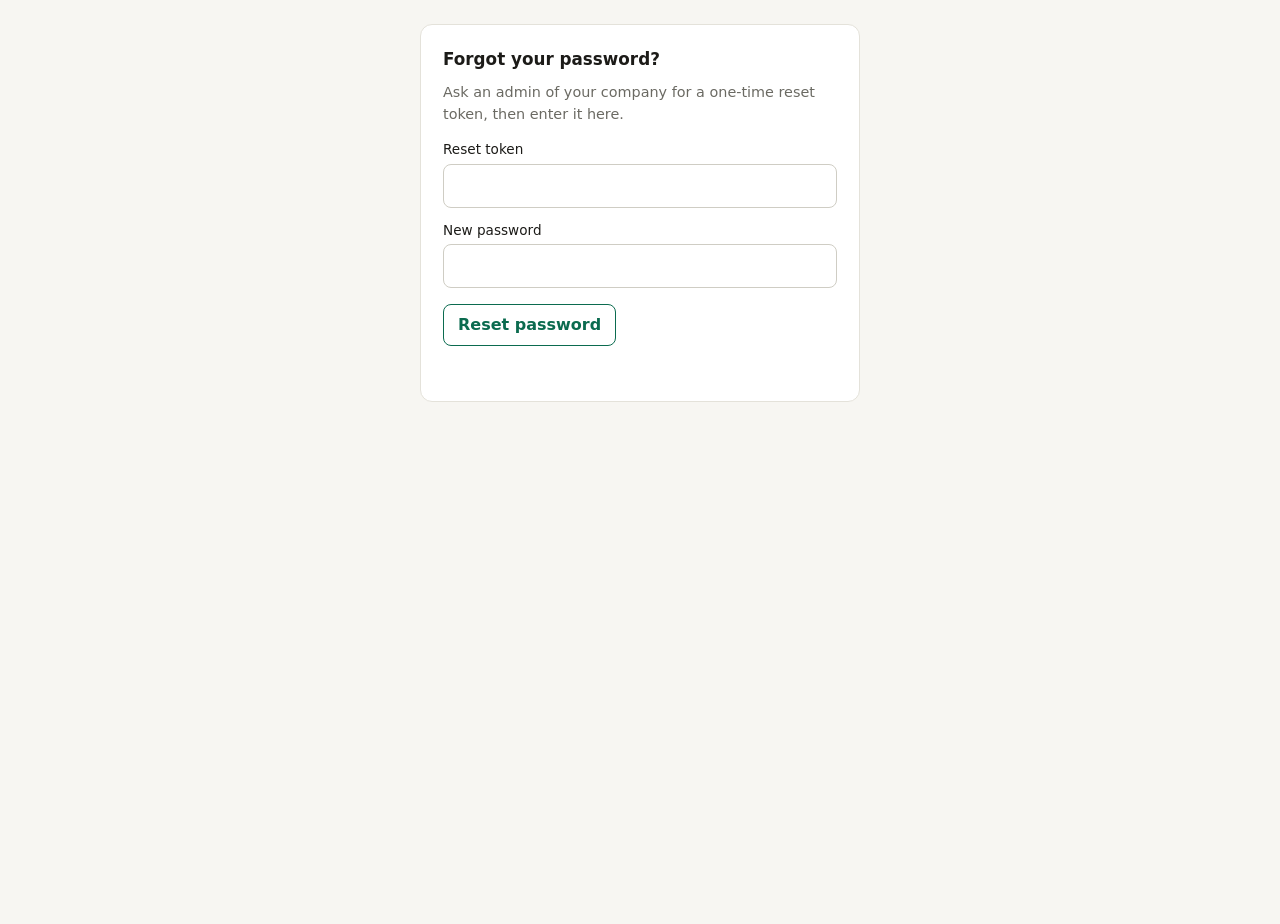
==== console/account.html @ 1e2214a9 "Security hardening: tenant isolation, roles, sessions, uploads, webhook safety" ====
<!DOCTYPE html>
<html lang="en">

<head>
    <meta charset="utf-8">
    <meta name="viewport" content="width=device-width, initial-scale=1">
    <title>PayMaster: My account</title>
    <style>
        body { margin: 0; min-height: 100vh; background: #f7f6f2; color: #1c1b18; font: 16px/1.5 system-ui, -apple-system, "Segoe UI", Roboto, sans-serif; }
        .wrap { max-width: 440px; margin: 24px auto; padding: 0 16px; }
        .card { background: #fff; border: 1px solid #e4e2da; border-radius: 12px; padding: 22px; margin-bottom: 18px; }
        h1 { font-size: 1.4rem; margin: 0 0 4px; }
        h2 { font-size: 1.05rem; margin: 0 0 10px; }
        .sub { color: #6b6a63; margin: 0 0 14px; font-size: .9rem; }
        label { display: block; font-size: .85rem; margin: 12px 0 4px; }
        input, select { width: 100%; box-sizing: border-box; padding: 9px 10px; border: 1px solid #cfcdc4; border-radius: 8px; font: inherit; }
        button { padding: 8px 14px; border: 0; border-radius: 8px; background: #0b6b4f; color: #fff; font: inherit; font-weight: 600; cursor: pointer; }
        button.ghost { background: #fff; color: #0b6b4f; border: 1px solid #0b6b4f; }
        button:disabled { opacity: .6; cursor: default; }
        .msg { font-size: .9rem; margin-top: 10px; min-height: 1.2em; }
        .err { color: #b4531a; }
        .ok { color: #0b6b4f; }
        a { color: #0b6b4f; }
        table { width: 100%; border-collapse: collapse; font-size: .92rem; }
        th, td { text-align: left; padding: 8px 6px; border-bottom: 1px solid #eceae2; vertical-align: middle; }
        td select { width: auto; padding: 5px 8px; }
        .row { display: grid; grid-template-columns: repeat(auto-fit, minmax(170px, 1fr)); gap: 10px; align-items: end; }
        code { background: #f1efe8; padding: 2px 6px; border-radius: 6px; word-break: break-all; }
    </style>
</head>

<body>
    <div class="wrap">
        <div class="card" id="change">
            <h1>Change your password</h1>
            <p class="sub" id="sub">Choose a password only you know.</p>
            <label for="cur">Current (or temporary) password</label>
            <input id="cur" type="password" autocomplete="current-password">
            <label for="new1">New password (10 to 72 characters)</label>
            <input id="new1" type="password" autocomplete="new-password">
            <label for="new2">New password again</label>
            <input id="new2" type="password" autocomplete="new-password">
            <p><button id="go">Change password</button></p>
            <div class="msg" id="msg"></div>
            <p class="sub"><a href="index.html" id="back">Back to the console</a> &middot; <a href="#" id="logout">Log out</a></p>
        </div>
        <div class="card" id="reset">
            <h2>Forgot your password?</h2>
            <p class="sub">Ask an admin of your company for a one-time reset token, then enter it here.</p>
            <label for="tok">Reset token</label>
            <input id="tok" autocomplete="off">
            <label for="rnew">New password</label>
            <input id="rnew" type="password" autocomplete="new-password">
            <p><button class="ghost" id="rgo">Reset password</button></p>
            <div class="msg" id="rmsg"></div>
        </div>
    </div>
    <script src="pm.js"></script>
    <script>
        const API = "http://localhost:8000";
        const $ = id => document.getElementById(id);
        const detail = d => typeof d.detail === "string" ? d.detail : "Please check what you entered";
        const user = PM.user();
        if (!user) $("change").style.display = "none";
        else if (user.must_change_password) {
            $("sub").textContent = "An admin gave you a temporary password. Choose your own before you continue.";
            $("back").style.display = "none";
        }
        $("logout").onclick = e => { e.preventDefault(); PM.logout(); };

        $("go").onclick = async () => {
            $("msg").className = "msg err"; $("msg").textContent = "";
            if ($("new1").value !== $("new2").value) { $("msg").textContent = "The two new passwords do not match"; return; }
            $("go").disabled = true;
            try {
                const r = await fetch(`${API}/auth/change-password`, {
                    method: "POST", headers: { "Content-Type": "application/json" },
                    body: JSON.stringify({ current_password: $("cur").value, new_password: $("new1").value }),
                });
                const d = await r.json().catch(() => ({}));
                if (!r.ok) { $("msg").textContent = detail(d); return; }
                await PM.refresh();
                $("msg").className = "msg ok"; $("msg").textContent = "Password changed. Other sessions were signed out.";
                setTimeout(() => location.replace("index.html"), 900);
            } catch (e) { $("msg").textContent = "Cannot reach the server. Is the API running?"; }
            finally { $("go").disabled = false; }
        };

        $("rgo").onclick = async () => {
            $("rmsg").className = "msg err"; $("rmsg").textContent = "";
            $("rgo").disabled = true;
            try {
                const r = await fetch(`${API}/auth/reset-password`, {
                    method: "POST", headers: { "Content-Type": "application/json" },
                    body: JSON.stringify({ token: $("tok").value.trim(), new_password: $("rnew").value }),
                });
                const d = await r.json().catch(() => ({}));
                if (!r.ok) { $("rmsg").textContent = detail(d); return; }
                $("rmsg").className = "msg ok"; $("rmsg").textContent = "Password reset. You can log in now.";
                setTimeout(() => location.replace("login.html"), 1200);
            } catch (e) { $("rmsg").textContent = "Cannot reach the server. Is the API running?"; }
            finally { $("rgo").disabled = false; }
        };
    </script>
</body>

</html>
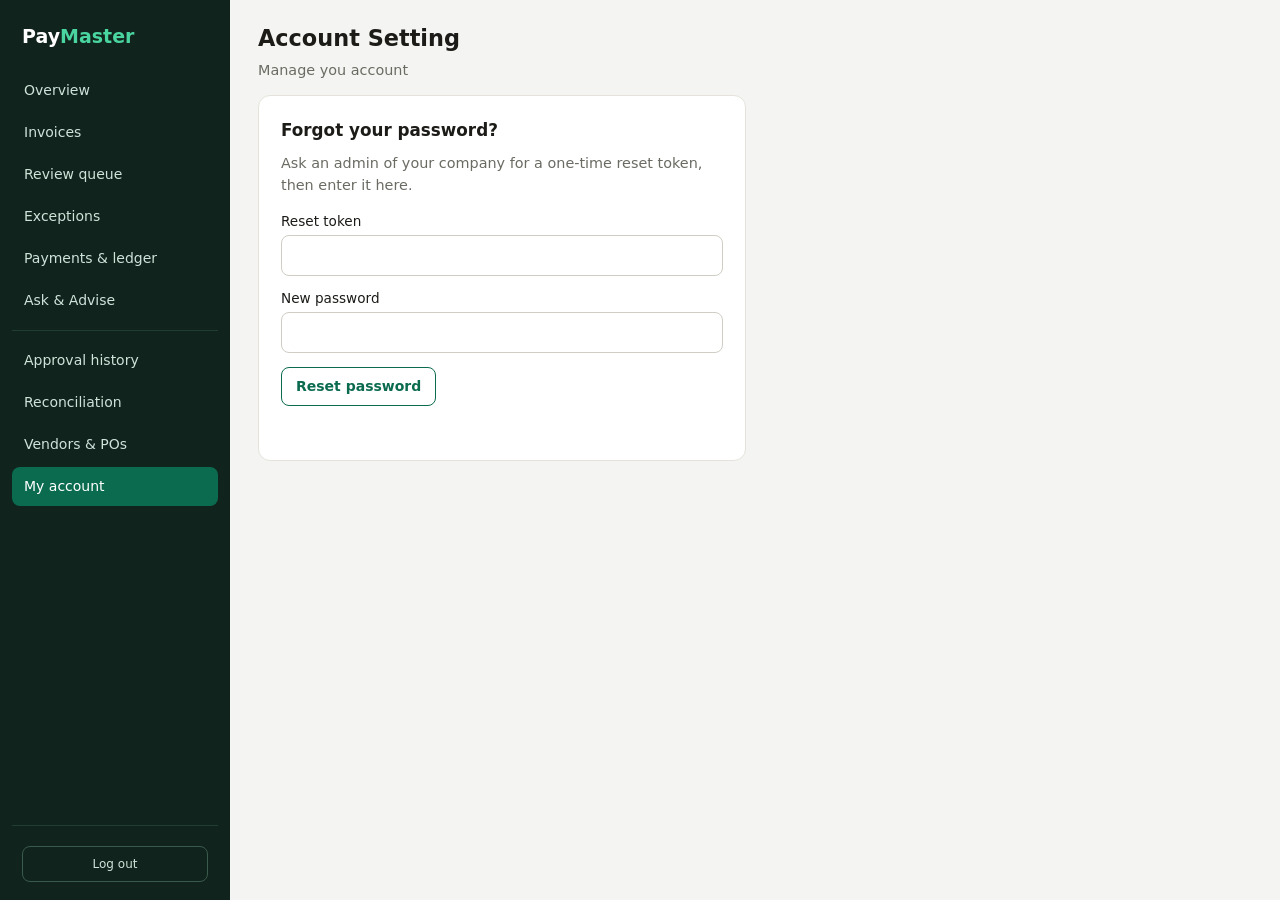
==== commit 5adff074: "Corrected the UI" ====
--- a/console/account.html
+++ b/console/account.html
@@ -4,57 +4,188 @@
 <head>
     <meta charset="utf-8">
     <meta name="viewport" content="width=device-width, initial-scale=1">
+    <link rel="stylesheet" href="layout.css">
     <title>PayMaster: My account</title>
     <style>
-        body { margin: 0; min-height: 100vh; background: #f7f6f2; color: #1c1b18; font: 16px/1.5 system-ui, -apple-system, "Segoe UI", Roboto, sans-serif; }
-        .wrap { max-width: 440px; margin: 24px auto; padding: 0 16px; }
-        .card { background: #fff; border: 1px solid #e4e2da; border-radius: 12px; padding: 22px; margin-bottom: 18px; }
-        h1 { font-size: 1.4rem; margin: 0 0 4px; }
-        h2 { font-size: 1.05rem; margin: 0 0 10px; }
-        .sub { color: #6b6a63; margin: 0 0 14px; font-size: .9rem; }
-        label { display: block; font-size: .85rem; margin: 12px 0 4px; }
-        input, select { width: 100%; box-sizing: border-box; padding: 9px 10px; border: 1px solid #cfcdc4; border-radius: 8px; font: inherit; }
-        button { padding: 8px 14px; border: 0; border-radius: 8px; background: #0b6b4f; color: #fff; font: inherit; font-weight: 600; cursor: pointer; }
-        button.ghost { background: #fff; color: #0b6b4f; border: 1px solid #0b6b4f; }
-        button:disabled { opacity: .6; cursor: default; }
-        .msg { font-size: .9rem; margin-top: 10px; min-height: 1.2em; }
-        .err { color: #b4531a; }
-        .ok { color: #0b6b4f; }
-        a { color: #0b6b4f; }
-        table { width: 100%; border-collapse: collapse; font-size: .92rem; }
-        th, td { text-align: left; padding: 8px 6px; border-bottom: 1px solid #eceae2; vertical-align: middle; }
-        td select { width: auto; padding: 5px 8px; }
-        .row { display: grid; grid-template-columns: repeat(auto-fit, minmax(170px, 1fr)); gap: 10px; align-items: end; }
-        code { background: #f1efe8; padding: 2px 6px; border-radius: 6px; word-break: break-all; }
+        body {
+            margin: 0;
+            background: #f4f5f2;
+            color: #1c1b18;
+            font: 14px/1.5 system-ui, -apple-system, "Segoe UI", Roboto, sans-serif;
+        }
+
+        .wrap {
+            max-width: 1500px;
+            margin: 0;
+            padding: 22px 28px;
+            min-width: 0;
+        }
+
+        .card {
+            background: #fff;
+            border: 1px solid #e4e2da;
+            border-radius: 12px;
+            padding: 22px;
+            margin-bottom: 18px;
+        }
+
+        .cards {
+            display: grid;
+            grid-template-columns: 1fr 1fr;
+            gap: 18px;
+            align-items: start;
+        }
+
+        @media (max-width: 900px) {
+            .cards {
+                grid-template-columns: 1fr;
+            }
+        }
+
+        h1 {
+            font-size: 1.4rem;
+            margin: 0 0 4px;
+        }
+
+        h2 {
+            font-size: 1.05rem;
+            margin: 0 0 10px;
+        }
+
+        .sub {
+            color: #6b6a63;
+            margin: 0 0 14px;
+            font-size: .9rem;
+        }
+
+        label {
+            display: block;
+            font-size: .85rem;
+            margin: 12px 0 4px;
+        }
+
+        input,
+        select {
+            width: 100%;
+            box-sizing: border-box;
+            padding: 9px 10px;
+            border: 1px solid #cfcdc4;
+            border-radius: 8px;
+            font: inherit;
+        }
+
+        button {
+            padding: 8px 14px;
+            border: 0;
+            border-radius: 8px;
+            background: #0b6b4f;
+            color: #fff;
+            font: inherit;
+            font-weight: 600;
+            cursor: pointer;
+        }
+
+        button.ghost {
+            background: #fff;
+            color: #0b6b4f;
+            border: 1px solid #0b6b4f;
+        }
+
+        button:disabled {
+            opacity: .6;
+            cursor: default;
+        }
+
+        .msg {
+            font-size: .9rem;
+            margin-top: 10px;
+            min-height: 1.2em;
+        }
+
+        .err {
+            color: #b4531a;
+        }
+
+        .ok {
+            color: #0b6b4f;
+        }
+
+        a {
+            color: #0b6b4f;
+        }
+
+        table {
+            width: 100%;
+            border-collapse: collapse;
+            font-size: .92rem;
+        }
+
+        th,
+        td {
+            text-align: left;
+            padding: 8px 6px;
+            border-bottom: 1px solid #eceae2;
+            vertical-align: middle;
+        }
+
+        td select {
+            width: auto;
+            padding: 5px 8px;
+        }
+
+        .row {
+            display: grid;
+            grid-template-columns: repeat(auto-fit, minmax(170px, 1fr));
+            gap: 10px;
+            align-items: end;
+        }
+
+        code {
+            background: #f1efe8;
+            padding: 2px 6px;
+            border-radius: 6px;
+            word-break: break-all;
+        }
+        
     </style>
 </head>
 
 <body>
-    <div class="wrap">
-        <div class="card" id="change">
-            <h1>Change your password</h1>
-            <p class="sub" id="sub">Choose a password only you know.</p>
-            <label for="cur">Current (or temporary) password</label>
-            <input id="cur" type="password" autocomplete="current-password">
-            <label for="new1">New password (10 to 72 characters)</label>
-            <input id="new1" type="password" autocomplete="new-password">
-            <label for="new2">New password again</label>
-            <input id="new2" type="password" autocomplete="new-password">
-            <p><button id="go">Change password</button></p>
-            <div class="msg" id="msg"></div>
-            <p class="sub"><a href="index.html" id="back">Back to the console</a> &middot; <a href="#" id="logout">Log out</a></p>
-        </div>
-        <div class="card" id="reset">
-            <h2>Forgot your password?</h2>
-            <p class="sub">Ask an admin of your company for a one-time reset token, then enter it here.</p>
-            <label for="tok">Reset token</label>
-            <input id="tok" autocomplete="off">
-            <label for="rnew">New password</label>
-            <input id="rnew" type="password" autocomplete="new-password">
-            <p><button class="ghost" id="rgo">Reset password</button></p>
-            <div class="msg" id="rmsg"></div>
+    <div class="app">
+        <div id="sidebar"></div>
+        <div class="wrap">
+            <h1>Account Setting</h1>
+            <p class="sub">Manage you account</p>
+            <div class="cards">
+                <div class="card" id="change">
+                    <h2>Change your password</h2>
+                    <p class="sub" id="sub">Choose a password only you know.</p>
+                    <label for="cur">Current (or temporary) password</label>
+                    <input id="cur" type="password" autocomplete="current-password">
+                    <label for="new1">New password (10 to 72 characters)</label>
+                    <input id="new1" type="password" autocomplete="new-password">
+                    <label for="new2">New password again</label>
+                    <input id="new2" type="password" autocomplete="new-password">
+                    <p><button id="go">Change password</button></p>
+                    <div class="msg" id="msg"></div>
+                    <p class="sub"><a href="index.html" id="back">Back to the console</a> &middot; <a href="#"
+                            id="logout">Log
+                            out</a></p>
+                </div>
+                <div class="card" id="reset">
+                    <h2>Forgot your password?</h2>
+                    <p class="sub">Ask an admin of your company for a one-time reset token, then enter it here.</p>
+                    <label for="tok">Reset token</label>
+                    <input id="tok" autocomplete="off">
+                    <label for="rnew">New password</label>
+                    <input id="rnew" type="password" autocomplete="new-password">
+                    <p><button class="ghost" id="rgo">Reset password</button></p>
+                    <div class="msg" id="rmsg"></div>
+                </div>
+            </div>
         </div>
     </div>
+    <script src="layout.js"></script>
     <script src="pm.js"></script>
     <script>
         const API = "http://localhost:8000";
@@ -104,4 +235,4 @@
     </script>
 </body>
 
-</html>
+</html>
--- a/console/layout.css
+++ b/console/layout.css
@@ -0,0 +1,86 @@
+.app {
+    display: grid;
+    grid-template-columns: 230px 1fr;
+    min-height: 100vh;
+}
+
+#sidebar {
+    display: contents;
+}
+
+.side {
+    background: #10231c;
+    color: #cfe3da;
+    padding: 18px 12px;
+    display: flex;
+    flex-direction: column;
+    position: sticky;
+    top: 0;
+    height: 100vh;
+}
+
+.brand {
+    font-weight: 700;
+    font-size: 19px;
+    color: #fff;
+    padding: 4px 10px 20px;
+}
+
+.brand span {
+    color: #4ad4a0;
+}
+
+.nav a {
+    display: block;
+    padding: 9px 12px;
+    border-radius: 8px;
+    color: #cfe3da;
+    text-decoration: none;
+    cursor: pointer;
+    margin-bottom: 3px;
+}
+
+.nav a:hover {
+    background: #1a3a2f;
+}
+
+.nav a.active {
+    background: var(--brand, #0b6b4f);
+    color: #fff;
+}
+
+.nav hr {
+    border: 0;
+    border-top: 1px solid #1f3d32;
+    margin: 10px 0;
+}
+
+.side,
+.side * {
+    box-sizing: border-box;
+}
+
+.side .foot {
+    margin-top: auto;
+    padding: 12px 10px 0;
+    font-size: 12px;
+    border-top: 1px solid #1f3d32;
+}
+
+.side .foot button {
+    display: block;
+    margin-top: 8px;
+    width: 100%;
+    padding: 8px 12px;
+    background: none;
+    border: 1px solid #3a5a4d;
+    border-radius: 8px;
+    color: #cfe3da;
+    font: inherit;
+    font-weight: 400;
+    cursor: pointer;
+}
+
+.side .foot button:hover {
+    background: #1a3a2f;
+}
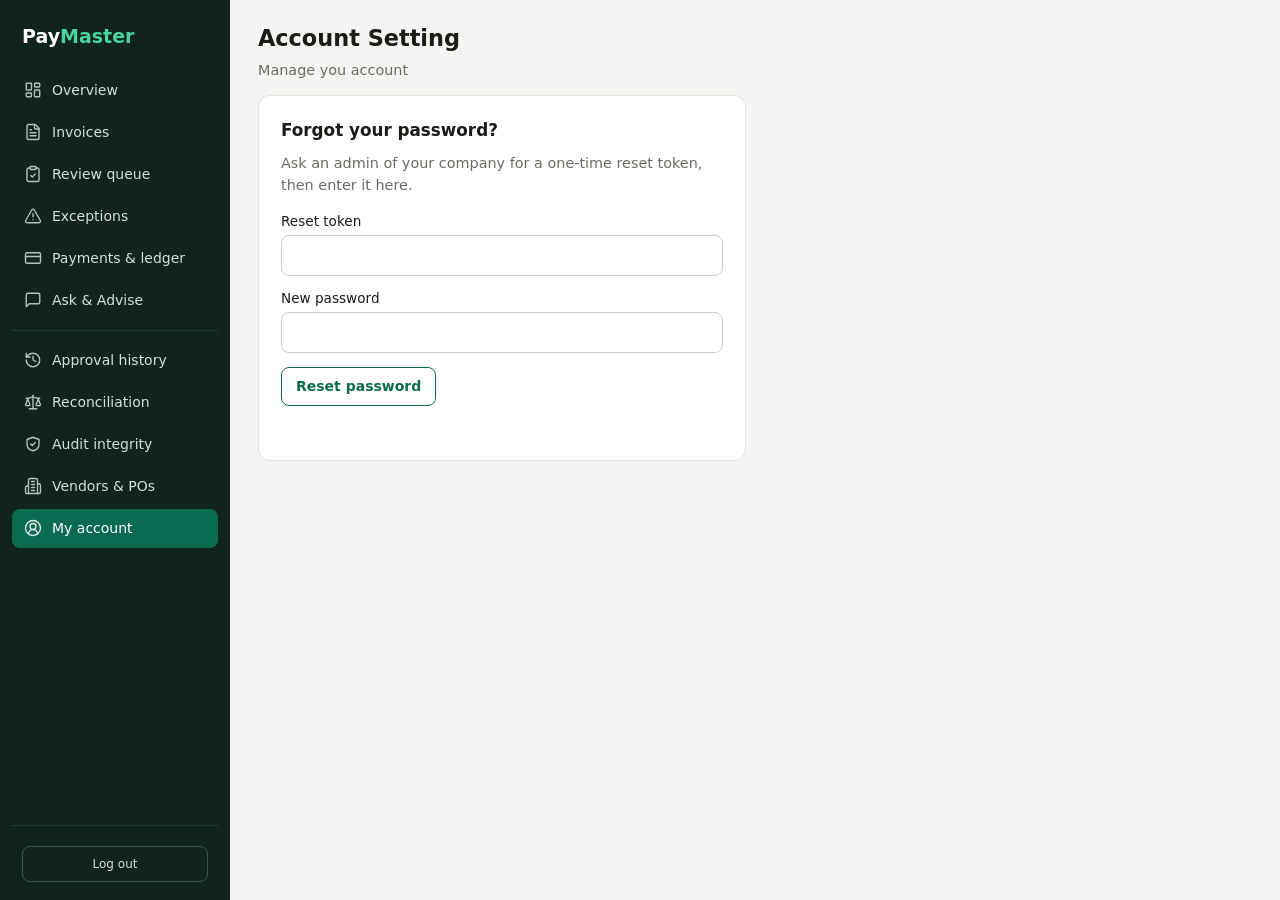
==== commit 3e6afbe8: "Render deploy, demo data button" ====
--- a/console/account.html
+++ b/console/account.html
@@ -188,7 +188,7 @@
     <script src="layout.js"></script>
     <script src="pm.js"></script>
     <script>
-        const API = "http://localhost:8000";
+        const API = (location.protocol === "file:" || (["localhost", "127.0.0.1"].includes(location.hostname) && location.port !== "8000")) ? "http://localhost:8000" : location.origin;   // dev: backend on :8000; hosted: same origin as the page
         const $ = id => document.getElementById(id);
         const detail = d => typeof d.detail === "string" ? d.detail : "Please check what you entered";
         const user = PM.user();
--- a/console/layout.css
+++ b/console/layout.css
@@ -31,13 +31,27 @@
 }
 
 .nav a {
-    display: block;
+    display: flex;
+    align-items: center;
+    gap: 10px;
     padding: 9px 12px;
     border-radius: 8px;
     color: #cfe3da;
     text-decoration: none;
     cursor: pointer;
     margin-bottom: 3px;
+}
+
+.nav a svg {
+    width: 18px;
+    height: 18px;
+    flex: none;
+    fill: none;
+    stroke: currentColor;
+    stroke-width: 1.8;
+    stroke-linecap: round;
+    stroke-linejoin: round;
+    opacity: .85;
 }
 
 .nav a:hover {
